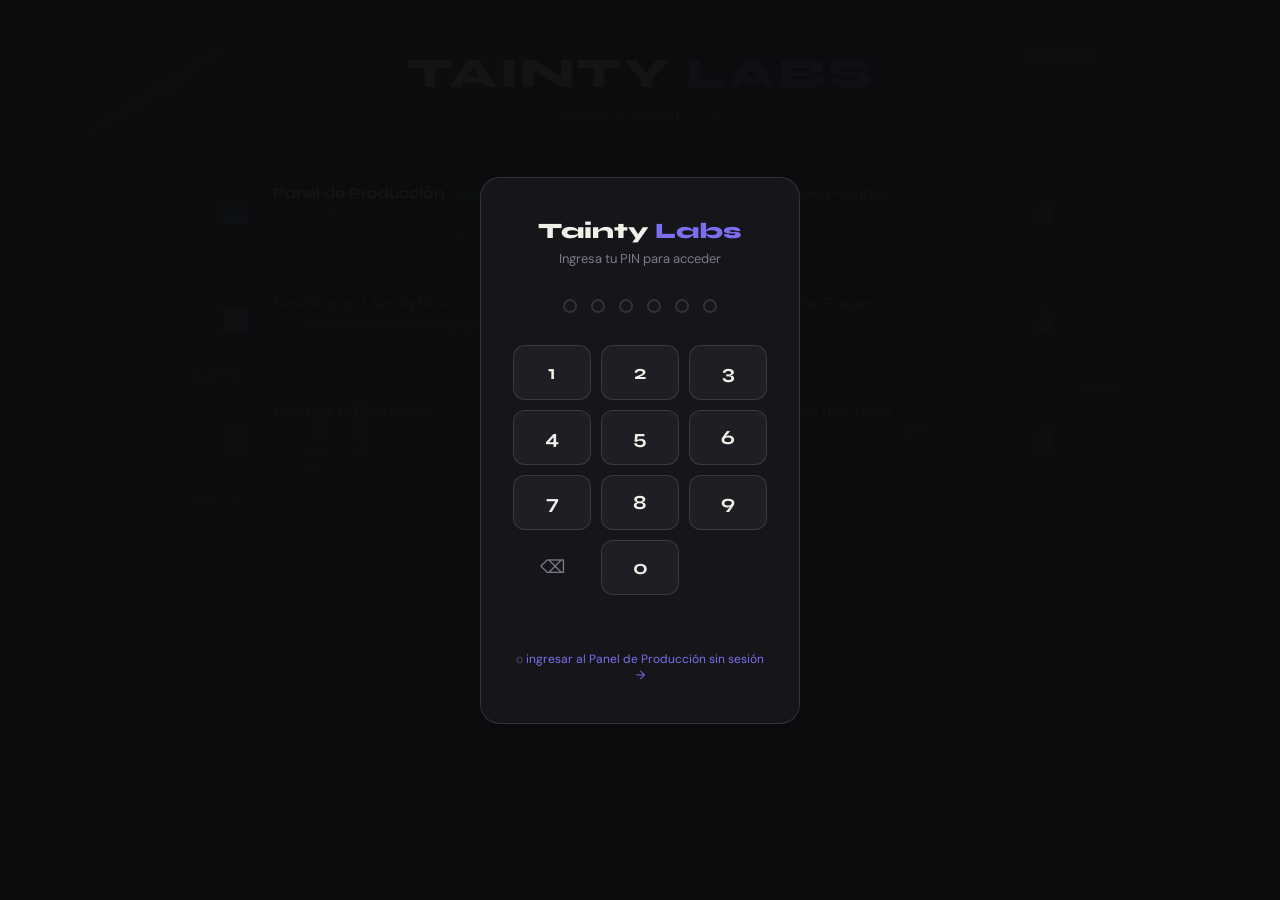
==== index.html @ dc138761 "Auth: login global por sesion, reemplaza el PIN por modulo Reemplaza los 6 PIN locales por una sesio" ====
<!DOCTYPE html>
<html lang="es">
<head>
<meta charset="UTF-8">
<meta name="viewport" content="width=device-width, initial-scale=1.0">
<title>Tainty Labs · Sistema de Gestión</title>
<link href="https://fonts.googleapis.com/css2?family=Syne:wght@400;600;700;800&family=DM+Sans:wght@400;500&display=swap" rel="stylesheet">
<link rel="stylesheet" href="./assets/common.css">
<style>
html,body{height:100%}
body{overflow-y:scroll;padding:3rem 1rem 4rem}
.wrap{position:relative;z-index:1;max-width:900px;margin:0 auto}
.header{text-align:center;margin-bottom:2.5rem;position:relative}
.logo{font-family:'Syne',sans-serif;font-size:42px;font-weight:800;letter-spacing:.04em;text-transform:uppercase;color:var(--text)}
.logo span{color:var(--purple)}
.tagline{font-size:14px;color:var(--muted);margin-top:6px}
.session-bar{position:absolute;top:0;right:0;display:flex;align-items:center;gap:8px;font-size:12px;color:var(--muted)}
.session-bar button{font-size:11px;padding:4px 10px;border-radius:8px;border:1px solid var(--border2);background:transparent;color:var(--muted);cursor:pointer}
.session-bar button:hover{color:var(--text)}
.grid{display:grid;grid-template-columns:repeat(2,1fr);gap:12px}
.card{display:flex;align-items:center;gap:14px;background:var(--surface);border:1px solid var(--border);border-radius:16px;padding:1.25rem;text-decoration:none;color:var(--text);transition:all .15s;cursor:pointer}
.card:hover{border-color:var(--border2);background:var(--surface2);transform:translateY(-1px)}
.card-icon{width:48px;height:48px;border-radius:12px;display:flex;align-items:center;justify-content:center;font-size:22px;flex-shrink:0}
.icon-purple{background:var(--purple-dim)}
.icon-green{background:var(--green-dim)}
.icon-amber{background:var(--amber-dim)}
.card-body{flex:1;min-width:0}
.card-title{font-family:'Syne',sans-serif;font-size:15px;font-weight:700;margin-bottom:4px}
.card-desc{font-size:12px;color:var(--muted);line-height:1.4}
.card-arrow{font-size:20px;color:var(--hint);flex-shrink:0}
.card.locked{opacity:.45;pointer-events:none;filter:grayscale(.3)}
.card.locked .card-arrow::before{content:'🔒 '}
.card-public-badge{font-size:9px;padding:2px 6px;border-radius:6px;background:var(--green-dim);color:var(--green);margin-left:6px;text-transform:uppercase;letter-spacing:.04em;font-weight:600}
.guest-hint{text-align:center;font-size:12px;color:var(--hint);margin-top:1.25rem}
.guest-hint a{color:var(--purple);text-decoration:none}
@media(max-width:640px){
  body{padding:2rem .75rem 3rem}
  .logo{font-size:28px}
  .grid{grid-template-columns:1fr;gap:8px}
  .card{padding:1rem}
  .card-icon{width:40px;height:40px;font-size:18px}
  .card-title{font-size:14px}
  .session-bar{position:static;justify-content:center;margin-top:8px}
}
@media(min-width:641px) and (max-width:800px){
  .grid{grid-template-columns:repeat(2,1fr)}
}
</style>
<script src="./assets/auth.js"></script>
</head>
<body>

<!-- LOGIN OVERLAY -->
<div class="pin-overlay" id="pin-overlay">
  <div class="pin-card">
    <div class="pin-logo">Tainty <span>Labs</span></div>
    <div class="pin-sub">Ingresa tu PIN para acceder</div>
    <div class="pin-dots" id="pin-dots-wrap">
      <div class="pin-dot" id="pd0"></div>
      <div class="pin-dot" id="pd1"></div>
      <div class="pin-dot" id="pd2"></div>
      <div class="pin-dot" id="pd3"></div>
      <div class="pin-dot" id="pd4"></div>
      <div class="pin-dot" id="pd5"></div>
    </div>
    <div class="pin-grid">
      <button class="pin-key" onclick="pp('1')">1</button>
      <button class="pin-key" onclick="pp('2')">2</button>
      <button class="pin-key" onclick="pp('3')">3</button>
      <button class="pin-key" onclick="pp('4')">4</button>
      <button class="pin-key" onclick="pp('5')">5</button>
      <button class="pin-key" onclick="pp('6')">6</button>
      <button class="pin-key" onclick="pp('7')">7</button>
      <button class="pin-key" onclick="pp('8')">8</button>
      <button class="pin-key" onclick="pp('9')">9</button>
      <button class="pin-clear" onclick="pc()">&#9003;</button>
      <button class="pin-key" onclick="pp('0')">0</button>
      <div></div>
    </div>
    <div class="pin-err" id="pin-err"></div>
    <div class="guest-hint">
      o <a href="./panel_produccion_tainty.html">ingresar al Panel de Producción sin sesión &rarr;</a>
    </div>
  </div>
</div>

<div class="wrap">
  <div class="header">
    <div class="logo">Tainty <span>Labs</span></div>
    <div class="tagline">Sistema de gestión &middot; 2026</div>
    <div class="session-bar" id="session-bar"></div>
  </div>
  <div class="grid" id="grid-modulos">
    <a class="card" href="./panel_produccion_tainty.html">
      <div class="card-icon icon-purple">📺</div>
      <div class="card-body">
        <div class="card-title">Panel de Producción <span class="card-public-badge">público</span></div>
        <div class="card-desc">Vista en tiempo real de pedidos activos, estados de insumos y cronograma de entregas</div>
      </div>
      <div class="card-arrow">›</div>
    </a>
    <a class="card needs-login" href="./formulario_tainty.html">
      <div class="card-icon icon-green">📋</div>
      <div class="card-body">
        <div class="card-title">Registro de Pedidos</div>
        <div class="card-desc">Formulario inteligente con precio sugerido automático y registro directo a Google Sheets</div>
      </div>
      <div class="card-arrow">›</div>
    </a>
    <a class="card needs-login" href="./dashboard.html">
      <div class="card-icon icon-amber">📊</div>
      <div class="card-body">
        <div class="card-title">Dashboard Analytics</div>
        <div class="card-desc">Ventas por mes, top productos, top clientes y comparativas históricas</div>
      </div>
      <div class="card-arrow">›</div>
    </a>
    <a class="card needs-login" href="./pagos_tainty.html">
      <div class="card-icon" style="background:var(--red-dim)">💳</div>
      <div class="card-body">
        <div class="card-title">Gestión de Pagos</div>
        <div class="card-desc">Control de abonos, montos pendientes y registro de pagos por cliente</div>
      </div>
      <div class="card-arrow">›</div>
    </a>
    <a class="card needs-login" href="./costeo_tainty.html">
      <div class="card-icon" style="background:var(--green-dim)">🧮</div>
      <div class="card-body">
        <div class="card-title">Costeo &amp; Compras</div>
        <div class="card-desc">Genera listas de compras por proveedor, calcula costos por producto y gestiona el catálogo de insumos</div>
      </div>
      <div class="card-arrow">›</div>
    </a>
    <a class="card needs-login" href="./gestion_tainty.html">
      <div class="card-icon" style="background:var(--purple-dim)">⚙️</div>
      <div class="card-body">
        <div class="card-title">Gestión de Insumos</div>
        <div class="card-desc">Actualiza el estado de cada insumo por pedido: pendiente, en compra, en producción, en camino o en oficina</div>
      </div>
      <div class="card-arrow">›</div>
    </a>
  </div>
</div>

<script>
const PIN_LEN = 6;
let pinBuf = '';

function pp(d) {
  if (pinBuf.length >= PIN_LEN) return;
  pinBuf += d;
  updDots();
  if (pinBuf.length === PIN_LEN) {
    setTimeout(() => {
      if (login(pinBuf)) {
        document.getElementById('pin-overlay').classList.add('hidden');
        renderEstadoSesion();
      } else {
        document.querySelectorAll('.pin-dot').forEach(d => d.classList.add('error'));
        document.getElementById('pin-err').textContent = 'PIN incorrecto';
        setTimeout(() => {
          pinBuf = '';
          updDots();
          document.querySelectorAll('.pin-dot').forEach(d => d.classList.remove('error'));
          document.getElementById('pin-err').textContent = '';
        }, 800);
      }
    }, 100);
  }
}
function pc() { pinBuf = pinBuf.slice(0, -1); updDots(); }
function updDots() {
  for (let i = 0; i < PIN_LEN; i++) {
    const d = document.getElementById('pd' + i);
    if (d) d.classList.toggle('filled', i < pinBuf.length);
  }
}

/**
 * Renderiza la barra superior con el estado de sesión y bloquea visualmente
 * los módulos que requieren login si no hay sesión activa.
 */
function renderEstadoSesion() {
  const logged = isLoggedIn();
  const bar = document.getElementById('session-bar');
  bar.innerHTML = logged
    ? `<span style="color:var(--green)">● sesión activa</span><button onclick="cerrarSesion()">Cerrar sesión</button>`
    : `<span style="color:var(--muted)">● sin sesión</span>`;
  document.querySelectorAll('.card.needs-login').forEach(c => {
    c.classList.toggle('locked', !logged);
  });
}

// Estado inicial: si ya hay sesión, ocultar el overlay; sino dejarlo visible
if (isLoggedIn()) {
  document.getElementById('pin-overlay').classList.add('hidden');
}
renderEstadoSesion();
</script>
</body>
</html>
---- assets/common.css ----
/* =========================================================
   Tainty — common.css
   Shared design tokens + base reset + common components.
   Page-specific styles stay in each HTML's <style> block.
   ========================================================= */

:root{
  --bg:#0d0d0f;
  --surface:#16161a;
  --surface2:#1e1e24;
  --border:rgba(255,255,255,0.07);
  --border2:rgba(255,255,255,0.12);
  --text:#f0efe8;
  --muted:#7a7a8a;
  --hint:#4a4a5a;
  --purple:#7c6fef;--purple-dim:rgba(124,111,239,0.15);
  --green:#3ecf8e; --green-dim:rgba(62,207,142,0.12);
  --amber:#f5a623; --amber-dim:rgba(245,166,35,0.12);
  --blue:#4ca3e8;  --blue-dim:rgba(76,163,232,0.12);
  --red:#e8524a;   --red-dim:rgba(232,82,74,0.1);
  --teal:#26c6b0;  --teal-dim:rgba(38,198,176,0.12);
}

/* Reset */
*{box-sizing:border-box;margin:0;padding:0}
body{
  font-family:'DM Sans',sans-serif;
  background:var(--bg);
  color:var(--text);
  min-height:100vh;
  position:relative;
}
body::before{
  content:'';
  position:fixed;
  inset:0;
  background:url('./bg.jpg') center/cover no-repeat;
  opacity:0.15;
  pointer-events:none;
  z-index:0;
}

/* Topbar */
.topbar{
  display:flex;align-items:center;justify-content:space-between;
  padding:1rem 1.5rem;
  background:var(--surface);
  border-bottom:1px solid var(--border);
  position:sticky;top:0;z-index:10;
}
.logo{
  font-family:'Syne',sans-serif;
  font-size:16px;font-weight:800;letter-spacing:.06em;
  color:var(--text);
  text-transform:uppercase;
}
.logo span{color:var(--purple)}
.topbar-right{display:flex;align-items:center;gap:8px}
.back-btn{
  font-size:12px;padding:5px 12px;border-radius:20px;
  border:1px solid var(--border2);background:transparent;
  color:var(--muted);cursor:pointer;text-decoration:none;
  display:inline-flex;align-items:center;gap:4px;
}
.back-btn:hover{color:var(--text)}
.lock-btn{
  font-size:12px;padding:5px 12px;border-radius:20px;
  border:1px solid var(--border2);background:transparent;
  color:var(--muted);cursor:pointer;
}

/* PIN lock screen (shared across modules) */
.pin-overlay{
  position:fixed;inset:0;
  background:rgba(13,13,15,.97);
  z-index:100;
  display:flex;align-items:center;justify-content:center;
}
.pin-overlay.hidden{display:none}
.pin-card{
  background:var(--surface);
  border:1px solid var(--border2);
  border-radius:20px;
  padding:2.5rem 2rem;
  width:min(320px, 92vw);
  text-align:center;
  position:relative;z-index:1;
  box-sizing:border-box;
}
.pin-logo{font-family:'Syne',sans-serif;font-size:22px;font-weight:800;margin-bottom:6px}
.pin-logo span{color:var(--purple)}
.pin-sub{font-size:13px;color:var(--muted);margin-bottom:2rem}
.pin-dots{display:flex;justify-content:center;gap:14px;margin-bottom:2rem}
.pin-dot{
  width:14px;height:14px;border-radius:50%;
  border:2px solid var(--border2);
  background:transparent;transition:all .15s;
}
.pin-dot.filled{background:var(--purple);border-color:var(--purple)}
.pin-dot.error{background:var(--red);border-color:var(--red)}
.pin-grid{display:grid;grid-template-columns:repeat(3,1fr);gap:10px;margin-bottom:1rem}
.pin-key{
  font-family:'Syne',sans-serif;font-size:20px;font-weight:700;
  padding:14px 0;border-radius:12px;
  border:1px solid var(--border2);
  background:var(--surface2);color:var(--text);
  cursor:pointer;transition:all .15s;
  min-height:48px;
  -webkit-tap-highlight-color:transparent;
}
.pin-key:hover{background:var(--purple-dim);color:var(--purple);border-color:rgba(124,111,239,.3)}
.pin-key:active{transform:scale(.95);background:var(--purple-dim)}
.pin-clear{
  font-size:18px;color:var(--muted);background:none;border:none;cursor:pointer;
  min-height:48px;
  -webkit-tap-highlight-color:transparent;
}
.pin-clear:active{color:var(--purple)}
.pin-err{font-size:13px;color:var(--red);height:20px;margin-top:6px}

/* Tabs */
.tabs-nav{
  display:flex;background:var(--surface);
  border-bottom:1px solid var(--border);
  position:relative;z-index:9;
}
.tab-nav-btn{
  font-family:'DM Sans',sans-serif;
  font-size:13px;font-weight:500;
  padding:12px 24px;
  border:none;background:transparent;
  color:var(--muted);cursor:pointer;
  border-bottom:2px solid transparent;
  transition:all .15s;
}
.tab-nav-btn.active{color:var(--purple);border-bottom-color:var(--purple)}
.tab-content{display:none;padding:1.5rem;position:relative;z-index:1}
.tab-content.active{display:block}

/* Stat cards */
.stat-card{
  background:var(--surface);
  border:1px solid var(--border);
  border-radius:14px;
  padding:1.25rem;
}
.stat-label{font-size:12px;color:var(--muted);margin-bottom:6px}
.stat-val{font-family:'DM Mono',monospace;font-size:20px;font-weight:500}

/* Charts */
.chart-card{
  background:var(--surface);
  border:1px solid var(--border);
  border-radius:14px;
  padding:1.25rem;
}
.chart-card.full{grid-column:1/-1}
.chart-title{font-family:'Syne',sans-serif;font-size:14px;font-weight:700;margin-bottom:1rem;color:var(--text)}
.chart-wrap{position:relative;height:220px}

/* Form inputs */
.sel{
  background:var(--surface);
  border:1px solid var(--border2);
  border-radius:10px;
  padding:9px 12px;
  font-family:'DM Sans',sans-serif;
  font-size:13px;color:var(--text);
  cursor:pointer;outline:none;
}
.sel:focus{border-color:var(--purple)}
.search-input{
  width:100%;
  background:var(--surface);
  border:1px solid var(--border2);
  border-radius:10px;
  padding:9px 12px 9px 36px;
  font-family:'DM Sans',sans-serif;
  font-size:14px;color:var(--text);
}
.search-input::placeholder{color:var(--hint)}
.search-input:focus{outline:none;border-color:var(--purple)}
.search-icon{
  position:absolute;left:12px;top:50%;
  transform:translateY(-50%);
  color:var(--hint);font-size:14px;
  pointer-events:none;
}

/* Tables */
table{width:100%;border-collapse:collapse;font-size:13px}
thead tr{background:var(--surface2);border-bottom:1px solid var(--border2)}
th{
  padding:10px 14px;text-align:left;
  font-size:11px;font-weight:500;
  color:var(--muted);
  text-transform:uppercase;letter-spacing:.06em;
  white-space:nowrap;
}
tbody tr{border-bottom:1px solid var(--border);transition:background .1s}
tbody tr:last-child{border:none}
tbody tr:hover{background:var(--surface2)}
td{padding:10px 14px;color:var(--text);white-space:nowrap}
.td-mono{font-family:'DM Mono',monospace;font-size:12px}

/* Badges */
.badge-pending{
  font-size:11px;padding:2px 8px;border-radius:20px;
  background:var(--red-dim);color:var(--red);
  border:1px solid rgba(232,82,74,.2);
  font-weight:500;display:inline-flex;
}
.badge-done{
  font-size:11px;padding:2px 8px;border-radius:20px;
  background:var(--green-dim);color:var(--green);
  border:1px solid rgba(62,207,142,.2);
  font-weight:500;display:inline-flex;
}
.badge-partial{
  font-size:11px;padding:2px 8px;border-radius:20px;
  background:var(--amber-dim);color:var(--amber);
  border:1px solid rgba(245,166,35,.2);
  font-weight:500;display:inline-flex;
}

/* Modals */
.modal-overlay{
  position:fixed;inset:0;
  background:rgba(0,0,0,.8);
  z-index:50;
  display:flex;align-items:center;justify-content:center;
  opacity:0;pointer-events:none;transition:opacity .2s;
}
.modal-overlay.visible{opacity:1;pointer-events:all}
.modal{
  background:var(--surface);
  border:1px solid var(--border2);
  border-radius:20px;
  padding:1.75rem;
  width:100%;max-width:440px;
  position:relative;z-index:51;
  max-height:90vh;overflow-y:auto;
}
.modal-header{display:flex;align-items:flex-start;justify-content:space-between;margin-bottom:1.25rem}
.modal-title{font-family:'Syne',sans-serif;font-size:17px;font-weight:700}
.modal-close{background:none;border:none;color:var(--muted);cursor:pointer;font-size:18px;padding:2px 6px}
.modal-sub{font-size:13px;color:var(--muted);margin-top:2px}
.modal-body{display:flex;flex-direction:column;gap:12px}
.modal-footer{display:flex;gap:10px;margin-top:1.25rem}

/* Buttons (shared variants) */
.btn-primary{
  padding:10px 16px;border-radius:10px;border:none;
  background:var(--purple);color:#fff;cursor:pointer;
  font-family:'DM Sans',sans-serif;font-size:14px;font-weight:500;
}
.btn-primary:hover{opacity:.85}
.btn-primary:disabled{opacity:.4;cursor:not-allowed}
.btn-cancel{
  padding:10px 16px;border-radius:10px;
  border:1px solid var(--border2);
  background:transparent;color:var(--muted);
  cursor:pointer;
  font-family:'DM Sans',sans-serif;font-size:14px;
}

/* Toast (notification, opacity-based, no auto-hide built in) */
.toast{
  position:fixed;bottom:24px;right:24px;
  background:var(--surface);
  border:1px solid var(--border2);
  border-radius:10px;
  padding:10px 16px;
  font-size:13px;color:var(--muted);
  z-index:200;
  opacity:0;transition:opacity .2s;
  pointer-events:none;
}
.toast.visible{opacity:1}
.toast.error{border-color:rgba(232,82,74,.3);color:var(--red)}
.toast.success{border-color:rgba(62,207,142,.3);color:var(--green)}

/* Spinner */
.spinner{
  width:32px;height:32px;
  border:2px solid var(--border2);
  border-top-color:var(--purple);
  border-radius:50%;
  animation:spin .8s linear infinite;
  margin:0 auto 12px;
}
@keyframes spin{to{transform:rotate(360deg)}}

/* Loading overlay */
.loading-overlay{
  position:fixed;inset:0;
  background:var(--bg);
  z-index:50;
  display:flex;align-items:center;justify-content:center;
  flex-direction:column;gap:16px;
}
.loading-overlay.hidden{display:none}
.loading-text{font-size:14px;color:var(--muted)}

/* =========================================================
   Responsive — mobile baseline
   Applies to all shared components. Page-specific styles
   can still override via their own @media in <style>.
   ========================================================= */
@media (max-width: 640px){
  /* Topbar adapts: smaller padding, allow wrap, smaller logo. */
  .topbar{
    padding:.75rem 1rem;
    flex-wrap:wrap;
    gap:8px;
  }
  .logo{font-size:14px;letter-spacing:.04em}
  .topbar-right{
    flex-wrap:wrap;
    gap:6px;
  }
  .back-btn,.lock-btn{
    font-size:11px;
    padding:4px 10px;
  }

  /* PIN card uses min() in base style, so it already scales. Just tighten padding
     and shrink keys a bit for narrow phones. */
  .pin-card{padding:1.75rem 1.5rem}
  .pin-key{padding:14px 0;font-size:18px;min-height:52px}
  .pin-grid{gap:8px}

  /* Tabs scroll horizontally if they overflow. */
  .tabs-nav{
    overflow-x:auto;
    -webkit-overflow-scrolling:touch;
  }
  .tabs-nav::-webkit-scrollbar{display:none}
  .tab-nav-btn{
    padding:10px 16px;
    font-size:12px;
    white-space:nowrap;
    flex-shrink:0;
  }
  .tab-content{padding:1rem}

  /* Modals: safe margins via overlay padding, modal fills available width. */
  .modal-overlay{padding:.75rem}
  .modal{
    max-width:100%;
    padding:1.25rem;
    border-radius:16px;
  }
  .modal-title{font-size:15px}

  /* Tables: smaller font and padding (rely on parent's .table-scroll for overflow). */
  th{padding:8px 10px;font-size:10px}
  td{padding:8px 10px;font-size:12px}

  /* Form controls: full width and consistent sizing. */
  .search-wrap{width:100%}
  .search-input{font-size:13px}
  .sel{font-size:12px;padding:8px 10px}

  /* Stat cards: tighter padding, slightly smaller numbers. */
  .stat-card{padding:1rem}
  .stat-val{font-size:18px}

  /* Chart canvases: shorter on phones. */
  .chart-wrap{height:200px}
  .chart-card{padding:1rem}
  .chart-title{font-size:13px}

  /* Toast: stretch with margin so it never overflows. */
  .toast{
    bottom:16px;right:16px;left:16px;
    text-align:center;
  }
}

/* Extra-small phones (iPhone SE, narrow Android). */
@media (max-width: 400px){
  .topbar{padding:.6rem .75rem}
  .logo{font-size:13px}
  .back-btn,.lock-btn{font-size:10px;padding:3px 8px}
  .tab-content{padding:.75rem}
  .modal-overlay{padding:.5rem}
  .modal{padding:1rem}
  .pin-card{padding:1.5rem 1.25rem}
  .pin-key{padding:12px 0;font-size:16px;min-height:46px}
  .pin-grid{gap:6px}
  .pin-dots{gap:10px;margin-bottom:1.5rem}
  .pin-logo{font-size:18px}
  .pin-sub{font-size:12px;margin-bottom:1.25rem}
  .stat-card{padding:.75rem}
  .stat-val{font-size:16px}
  .chart-wrap{height:180px}
}
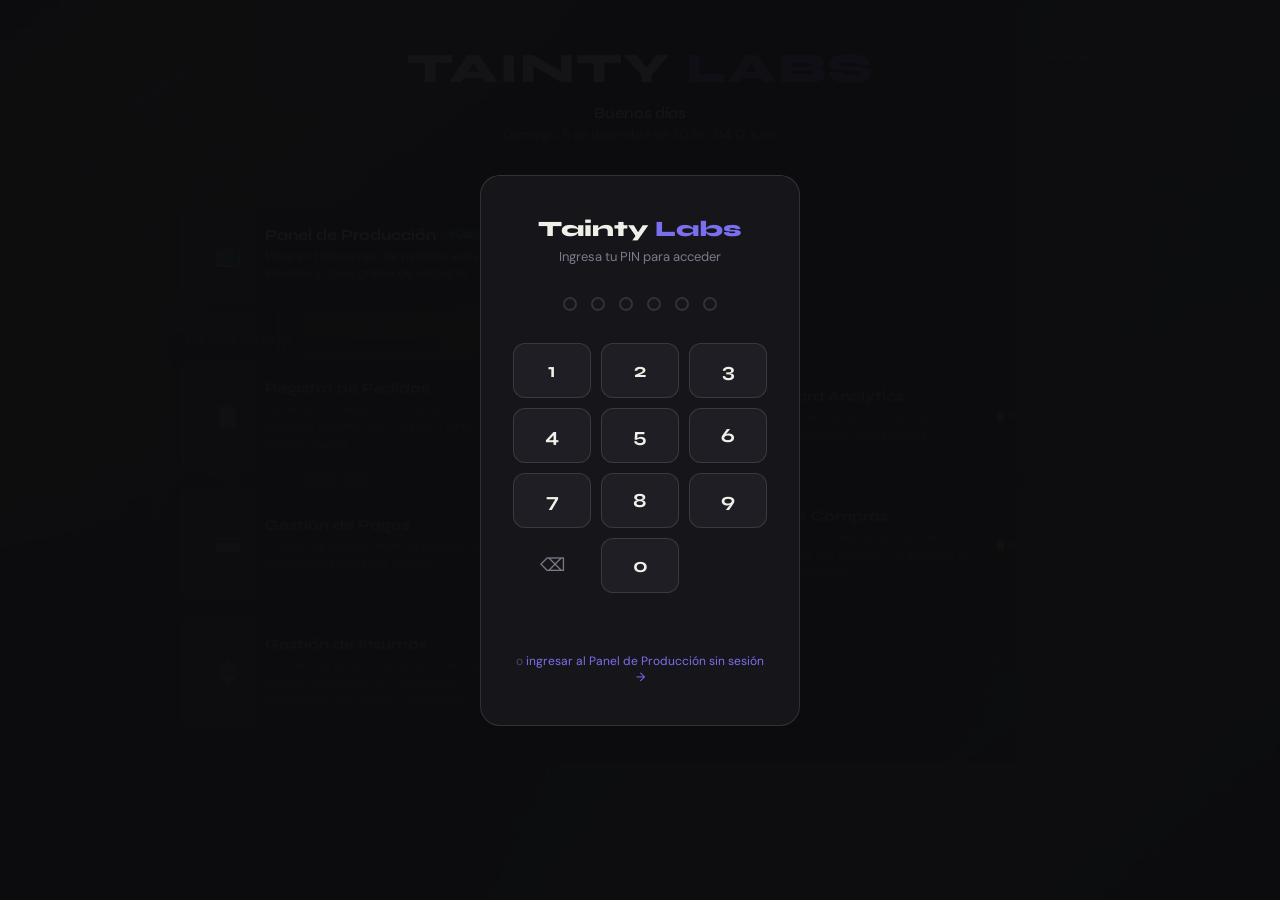
==== commit 0df0c5e1: "Index: rediseño visual e interacción (saludo+reloj, secciones, cards con acento, animaciones, teclad" ====
--- a/index.html
+++ b/index.html
@@ -9,38 +9,104 @@
 <style>
 html,body{height:100%}
 body{overflow-y:scroll;padding:3rem 1rem 4rem}
-.wrap{position:relative;z-index:1;max-width:900px;margin:0 auto}
-.header{text-align:center;margin-bottom:2.5rem;position:relative}
-.logo{font-family:'Syne',sans-serif;font-size:42px;font-weight:800;letter-spacing:.04em;text-transform:uppercase;color:var(--text)}
+.wrap{position:relative;z-index:1;max-width:920px;margin:0 auto}
+
+/* ---------- Header ---------- */
+.header{text-align:center;margin-bottom:2.25rem;position:relative}
+.logo{font-family:'Syne',sans-serif;font-size:42px;font-weight:800;letter-spacing:.04em;text-transform:uppercase;color:var(--text);line-height:1}
 .logo span{color:var(--purple)}
-.tagline{font-size:14px;color:var(--muted);margin-top:6px}
+.greeting{font-family:'Syne',sans-serif;font-size:15px;font-weight:600;color:var(--text);margin-top:14px}
+.tagline{font-size:13px;color:var(--muted);margin-top:4px;font-variant-numeric:tabular-nums}
+.tagline b{color:var(--muted);font-weight:500}
 .session-bar{position:absolute;top:0;right:0;display:flex;align-items:center;gap:8px;font-size:12px;color:var(--muted)}
-.session-bar button{font-size:11px;padding:4px 10px;border-radius:8px;border:1px solid var(--border2);background:transparent;color:var(--muted);cursor:pointer}
-.session-bar button:hover{color:var(--text)}
+.session-bar button{font-size:11px;padding:4px 10px;border-radius:8px;border:1px solid var(--border2);background:transparent;color:var(--muted);cursor:pointer;transition:all .15s}
+.session-bar button:hover{color:var(--text);border-color:var(--red);background:var(--red-dim)}
+.dot-live{display:inline-block;width:7px;height:7px;border-radius:50%;margin-right:5px;vertical-align:middle}
+.dot-on{background:var(--green);box-shadow:0 0 0 0 rgba(62,207,142,.6);animation:pulse 2s infinite}
+.dot-off{background:var(--hint)}
+@keyframes pulse{0%{box-shadow:0 0 0 0 rgba(62,207,142,.5)}70%{box-shadow:0 0 0 6px rgba(62,207,142,0)}100%{box-shadow:0 0 0 0 rgba(62,207,142,0)}}
+
+/* ---------- Section labels ---------- */
+.section-label{display:flex;align-items:center;gap:10px;font-size:11px;font-weight:600;letter-spacing:.1em;text-transform:uppercase;color:var(--hint);margin:0 2px 12px}
+.section-label::after{content:'';flex:1;height:1px;background:var(--border)}
+.section-label.has-top{margin-top:1.75rem}
+
+/* ---------- Grid + cards ---------- */
 .grid{display:grid;grid-template-columns:repeat(2,1fr);gap:12px}
-.card{display:flex;align-items:center;gap:14px;background:var(--surface);border:1px solid var(--border);border-radius:16px;padding:1.25rem;text-decoration:none;color:var(--text);transition:all .15s;cursor:pointer}
-.card:hover{border-color:var(--border2);background:var(--surface2);transform:translateY(-1px)}
-.card-icon{width:48px;height:48px;border-radius:12px;display:flex;align-items:center;justify-content:center;font-size:22px;flex-shrink:0}
-.icon-purple{background:var(--purple-dim)}
-.icon-green{background:var(--green-dim)}
-.icon-amber{background:var(--amber-dim)}
+.card{
+  position:relative;display:flex;align-items:center;gap:14px;
+  background:var(--surface);border:1px solid var(--border);
+  border-radius:16px;padding:1.25rem 1.25rem 1.25rem 1.4rem;
+  text-decoration:none;color:var(--text);cursor:pointer;overflow:hidden;
+  transition:transform .18s cubic-bezier(.2,.7,.3,1),border-color .18s,background .18s,box-shadow .18s;
+  --accent:var(--purple);--accent-dim:var(--purple-dim);
+}
+.card::before{content:'';position:absolute;left:0;top:0;bottom:0;width:3px;background:var(--accent);opacity:.55;transition:opacity .18s,width .18s}
+.card:hover{border-color:var(--accent);background:var(--surface2);transform:translateY(-3px);box-shadow:0 10px 28px -12px var(--accent-dim),0 0 0 1px var(--accent-dim)}
+.card:hover::before{opacity:1;width:4px}
+.card:active{transform:translateY(-1px)}
+
+.c-purple{--accent:var(--purple);--accent-dim:var(--purple-dim)}
+.c-green{--accent:var(--green);--accent-dim:var(--green-dim)}
+.c-amber{--accent:var(--amber);--accent-dim:var(--amber-dim)}
+.c-red{--accent:var(--red);--accent-dim:var(--red-dim)}
+.c-teal{--accent:var(--teal);--accent-dim:var(--teal-dim)}
+.c-blue{--accent:var(--blue);--accent-dim:var(--blue-dim)}
+
+.card-icon{
+  width:48px;height:48px;border-radius:12px;display:flex;align-items:center;justify-content:center;
+  font-size:22px;flex-shrink:0;background:var(--accent-dim);
+  transition:transform .18s,box-shadow .18s;
+}
+.card:hover .card-icon{transform:scale(1.06);box-shadow:0 0 18px -2px var(--accent-dim)}
 .card-body{flex:1;min-width:0}
-.card-title{font-family:'Syne',sans-serif;font-size:15px;font-weight:700;margin-bottom:4px}
-.card-desc{font-size:12px;color:var(--muted);line-height:1.4}
-.card-arrow{font-size:20px;color:var(--hint);flex-shrink:0}
-.card.locked{opacity:.45;pointer-events:none;filter:grayscale(.3)}
-.card.locked .card-arrow::before{content:'🔒 '}
-.card-public-badge{font-size:9px;padding:2px 6px;border-radius:6px;background:var(--green-dim);color:var(--green);margin-left:6px;text-transform:uppercase;letter-spacing:.04em;font-weight:600}
-.guest-hint{text-align:center;font-size:12px;color:var(--hint);margin-top:1.25rem}
+.card-title{font-family:'Syne',sans-serif;font-size:15px;font-weight:700;margin-bottom:4px;display:flex;align-items:center;gap:6px;flex-wrap:wrap}
+.card-desc{font-size:12px;color:var(--muted);line-height:1.45}
+.card-arrow{font-size:22px;color:var(--hint);flex-shrink:0;transition:transform .18s,color .18s}
+.card:hover .card-arrow{color:var(--accent);transform:translateX(4px)}
+
+.card-public-badge{font-size:9px;padding:2px 7px;border-radius:6px;background:var(--green-dim);color:var(--green);text-transform:uppercase;letter-spacing:.04em;font-weight:600}
+
+/* Locked state */
+.card.locked{cursor:not-allowed;pointer-events:none}
+.card.locked .card-icon{filter:grayscale(.7);opacity:.5}
+.card.locked .card-title,.card.locked .card-desc{opacity:.5}
+.card.locked::before{opacity:.15}
+.card.locked .card-arrow{display:none}
+.card-lock{display:none;align-items:center;gap:4px;font-size:10px;font-weight:600;color:var(--hint);border:1px solid var(--border2);border-radius:20px;padding:3px 9px;flex-shrink:0;white-space:nowrap}
+.card.locked .card-lock{display:inline-flex}
+
+/* Entrance animation */
+@keyframes cardIn{from{opacity:0;transform:translateY(12px)}to{opacity:1;transform:translateY(0)}}
+.anim .card{opacity:0;animation:cardIn .5s cubic-bezier(.2,.7,.3,1) forwards}
+.anim .card:nth-child(1){animation-delay:.04s}
+.anim .card:nth-child(2){animation-delay:.10s}
+.anim .card:nth-child(3){animation-delay:.16s}
+.anim .card:nth-child(4){animation-delay:.22s}
+.anim .card:nth-child(5){animation-delay:.28s}
+.anim .card:nth-child(6){animation-delay:.34s}
+@media(prefers-reduced-motion:reduce){
+  .anim .card{opacity:1;animation:none}
+  .card,.card-icon,.card-arrow{transition:none}
+}
+
+.guest-hint{text-align:center;font-size:12px;color:var(--hint);margin-top:1.5rem}
 .guest-hint a{color:var(--purple);text-decoration:none}
+.guest-hint a:hover{text-decoration:underline}
+
+/* PIN unlock success flourish */
+.pin-card.success{animation:popOk .35s ease}
+@keyframes popOk{0%{transform:scale(1)}45%{transform:scale(1.04)}100%{transform:scale(1)}}
+.pin-dot.ok{background:var(--green);border-color:var(--green)}
+
 @media(max-width:640px){
   body{padding:2rem .75rem 3rem}
   .logo{font-size:28px}
   .grid{grid-template-columns:1fr;gap:8px}
-  .card{padding:1rem}
+  .card{padding:1rem 1rem 1rem 1.15rem}
   .card-icon{width:40px;height:40px;font-size:18px}
   .card-title{font-size:14px}
-  .session-bar{position:static;justify-content:center;margin-top:8px}
+  .session-bar{position:static;justify-content:center;margin-top:12px}
 }
 @media(min-width:641px) and (max-width:800px){
   .grid{grid-template-columns:repeat(2,1fr)}
@@ -52,7 +118,7 @@
 
 <!-- LOGIN OVERLAY -->
 <div class="pin-overlay" id="pin-overlay">
-  <div class="pin-card">
+  <div class="pin-card" id="pin-card">
     <div class="pin-logo">Tainty <span>Labs</span></div>
     <div class="pin-sub">Ingresa tu PIN para acceder</div>
     <div class="pin-dots" id="pin-dots-wrap">
@@ -87,57 +153,69 @@
 <div class="wrap">
   <div class="header">
     <div class="logo">Tainty <span>Labs</span></div>
-    <div class="tagline">Sistema de gestión &middot; 2026</div>
+    <div class="greeting" id="greeting">Bienvenido</div>
+    <div class="tagline" id="clock">Sistema de gestión</div>
     <div class="session-bar" id="session-bar"></div>
   </div>
-  <div class="grid" id="grid-modulos">
-    <a class="card" href="./panel_produccion_tainty.html">
-      <div class="card-icon icon-purple">📺</div>
+
+  <div class="section-label">Acceso público</div>
+  <div class="grid anim">
+    <a class="card c-purple" href="./panel_produccion_tainty.html">
+      <div class="card-icon">📺</div>
       <div class="card-body">
         <div class="card-title">Panel de Producción <span class="card-public-badge">público</span></div>
         <div class="card-desc">Vista en tiempo real de pedidos activos, estados de insumos y cronograma de entregas</div>
       </div>
       <div class="card-arrow">›</div>
     </a>
-    <a class="card needs-login" href="./formulario_tainty.html">
-      <div class="card-icon icon-green">📋</div>
+  </div>
+
+  <div class="section-label has-top">Gestión interna</div>
+  <div class="grid anim" id="grid-modulos">
+    <a class="card c-green needs-login" href="./formulario_tainty.html">
+      <div class="card-icon">📋</div>
       <div class="card-body">
         <div class="card-title">Registro de Pedidos</div>
         <div class="card-desc">Formulario inteligente con precio sugerido automático y registro directo a Google Sheets</div>
       </div>
       <div class="card-arrow">›</div>
-    </a>
-    <a class="card needs-login" href="./dashboard.html">
-      <div class="card-icon icon-amber">📊</div>
+      <span class="card-lock">🔒 Requiere PIN</span>
+    </a>
+    <a class="card c-amber needs-login" href="./dashboard.html">
+      <div class="card-icon">📊</div>
       <div class="card-body">
         <div class="card-title">Dashboard Analytics</div>
         <div class="card-desc">Ventas por mes, top productos, top clientes y comparativas históricas</div>
       </div>
       <div class="card-arrow">›</div>
-    </a>
-    <a class="card needs-login" href="./pagos_tainty.html">
-      <div class="card-icon" style="background:var(--red-dim)">💳</div>
+      <span class="card-lock">🔒 Requiere PIN</span>
+    </a>
+    <a class="card c-red needs-login" href="./pagos_tainty.html">
+      <div class="card-icon">💳</div>
       <div class="card-body">
         <div class="card-title">Gestión de Pagos</div>
         <div class="card-desc">Control de abonos, montos pendientes y registro de pagos por cliente</div>
       </div>
       <div class="card-arrow">›</div>
-    </a>
-    <a class="card needs-login" href="./costeo_tainty.html">
-      <div class="card-icon" style="background:var(--green-dim)">🧮</div>
+      <span class="card-lock">🔒 Requiere PIN</span>
+    </a>
+    <a class="card c-teal needs-login" href="./costeo_tainty.html">
+      <div class="card-icon">🧮</div>
       <div class="card-body">
         <div class="card-title">Costeo &amp; Compras</div>
         <div class="card-desc">Genera listas de compras por proveedor, calcula costos por producto y gestiona el catálogo de insumos</div>
       </div>
       <div class="card-arrow">›</div>
-    </a>
-    <a class="card needs-login" href="./gestion_tainty.html">
-      <div class="card-icon" style="background:var(--purple-dim)">⚙️</div>
+      <span class="card-lock">🔒 Requiere PIN</span>
+    </a>
+    <a class="card c-blue needs-login" href="./gestion_tainty.html">
+      <div class="card-icon">⚙️</div>
       <div class="card-body">
         <div class="card-title">Gestión de Insumos</div>
         <div class="card-desc">Actualiza el estado de cada insumo por pedido: pendiente, en compra, en producción, en camino o en oficina</div>
       </div>
       <div class="card-arrow">›</div>
+      <span class="card-lock">🔒 Requiere PIN</span>
     </a>
   </div>
 </div>
@@ -145,36 +223,60 @@
 <script>
 const PIN_LEN = 6;
 let pinBuf = '';
+let pinLocked = false; // bloquea input durante validación/animación
 
 function pp(d) {
-  if (pinBuf.length >= PIN_LEN) return;
+  if (pinLocked || pinBuf.length >= PIN_LEN) return;
   pinBuf += d;
   updDots();
   if (pinBuf.length === PIN_LEN) {
+    pinLocked = true;
     setTimeout(() => {
       if (login(pinBuf)) {
-        document.getElementById('pin-overlay').classList.add('hidden');
-        renderEstadoSesion();
+        onPinOk();
       } else {
-        document.querySelectorAll('.pin-dot').forEach(d => d.classList.add('error'));
-        document.getElementById('pin-err').textContent = 'PIN incorrecto';
-        setTimeout(() => {
-          pinBuf = '';
-          updDots();
-          document.querySelectorAll('.pin-dot').forEach(d => d.classList.remove('error'));
-          document.getElementById('pin-err').textContent = '';
-        }, 800);
+        onPinErr();
       }
     }, 100);
   }
 }
-function pc() { pinBuf = pinBuf.slice(0, -1); updDots(); }
+function pc() { if (pinLocked) return; pinBuf = pinBuf.slice(0, -1); updDots(); }
 function updDots() {
   for (let i = 0; i < PIN_LEN; i++) {
     const d = document.getElementById('pd' + i);
     if (d) d.classList.toggle('filled', i < pinBuf.length);
   }
 }
+
+function onPinOk() {
+  const card = document.getElementById('pin-card');
+  document.querySelectorAll('.pin-dot').forEach(d => { d.classList.remove('filled'); d.classList.add('ok'); });
+  card.classList.add('success');
+  setTimeout(() => {
+    document.getElementById('pin-overlay').classList.add('hidden');
+    renderEstadoSesion();
+  }, 380);
+}
+
+function onPinErr() {
+  document.querySelectorAll('.pin-dot').forEach(d => d.classList.add('error'));
+  document.getElementById('pin-err').textContent = 'PIN incorrecto';
+  setTimeout(() => {
+    pinBuf = '';
+    pinLocked = false;
+    updDots();
+    document.querySelectorAll('.pin-dot').forEach(d => d.classList.remove('error'));
+    document.getElementById('pin-err').textContent = '';
+  }, 800);
+}
+
+// Soporte de teclado físico para el PIN (números, Backspace, Escape)
+document.addEventListener('keydown', (e) => {
+  const overlay = document.getElementById('pin-overlay');
+  if (!overlay || overlay.classList.contains('hidden')) return;
+  if (e.key >= '0' && e.key <= '9') { pp(e.key); e.preventDefault(); }
+  else if (e.key === 'Backspace') { pc(); e.preventDefault(); }
+});
 
 /**
  * Renderiza la barra superior con el estado de sesión y bloquea visualmente
@@ -184,12 +286,28 @@
   const logged = isLoggedIn();
   const bar = document.getElementById('session-bar');
   bar.innerHTML = logged
-    ? `<span style="color:var(--green)">● sesión activa</span><button onclick="cerrarSesion()">Cerrar sesión</button>`
-    : `<span style="color:var(--muted)">● sin sesión</span>`;
+    ? `<span style="color:var(--green)"><span class="dot-live dot-on"></span>Sesión activa</span><button onclick="cerrarSesion()">Cerrar sesión</button>`
+    : `<span style="color:var(--muted)"><span class="dot-live dot-off"></span>Sin sesión</span>`;
   document.querySelectorAll('.card.needs-login').forEach(c => {
     c.classList.toggle('locked', !logged);
   });
 }
+
+/** Saludo según la hora + fecha/hora en vivo. */
+function tickReloj() {
+  const now = new Date();
+  const h = now.getHours();
+  const saludo = h < 12 ? 'Buenos días' : (h < 19 ? 'Buenas tardes' : 'Buenas noches');
+  const g = document.getElementById('greeting');
+  if (g) g.textContent = saludo;
+  const fecha = now.toLocaleDateString('es-PE', { weekday:'long', day:'numeric', month:'long', year:'numeric' });
+  const hora = now.toLocaleTimeString('es-PE', { hour:'2-digit', minute:'2-digit' });
+  const cap = fecha.charAt(0).toUpperCase() + fecha.slice(1);
+  const c = document.getElementById('clock');
+  if (c) c.innerHTML = `${cap} &middot; <b>${hora}</b>`;
+}
+tickReloj();
+setInterval(tickReloj, 30000);
 
 // Estado inicial: si ya hay sesión, ocultar el overlay; sino dejarlo visible
 if (isLoggedIn()) {
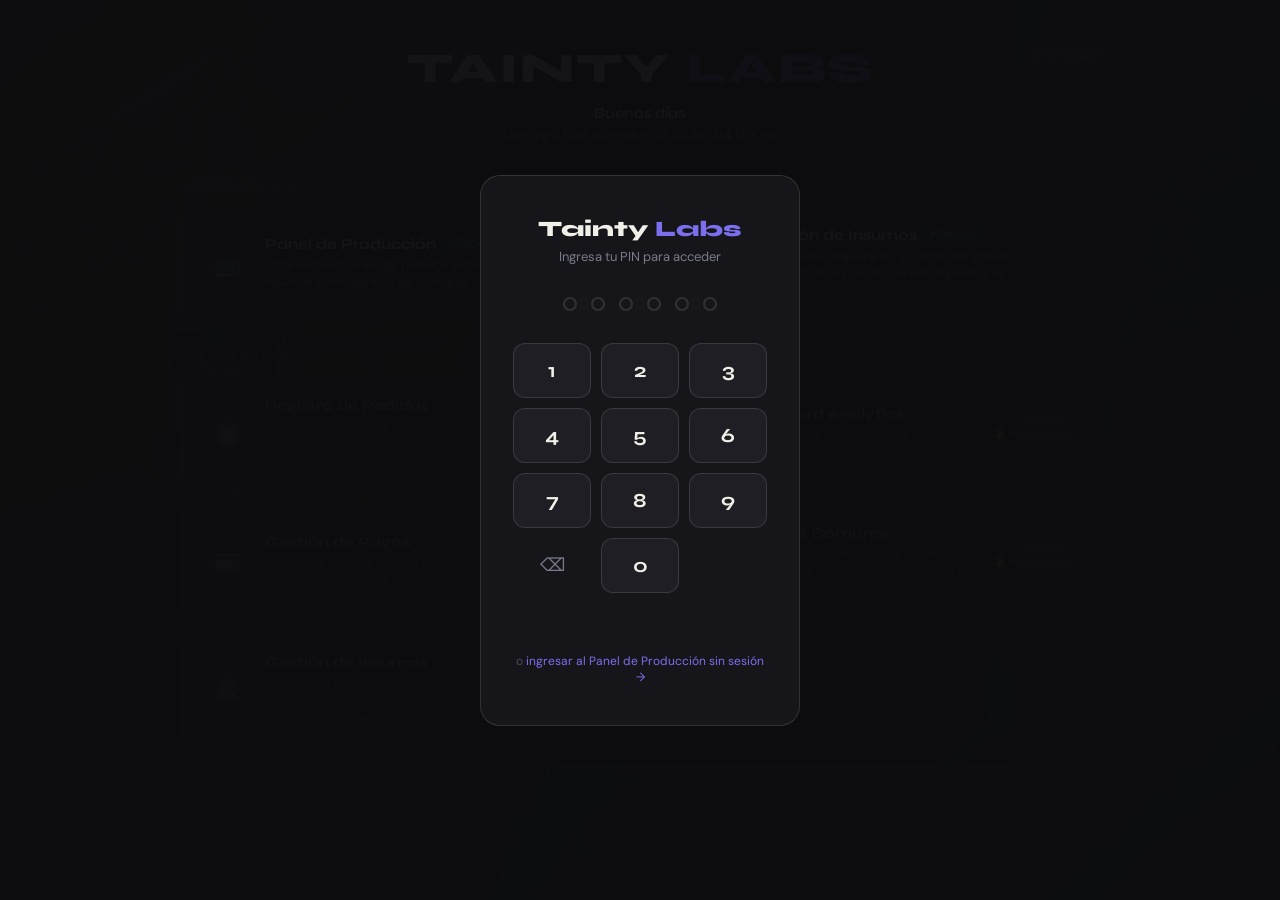
==== commit d72e41ce: "Recepción de insumos: nueva página pública para producción Producción registra las unidades recibida" ====
--- a/index.html
+++ b/index.html
@@ -3,6 +3,15 @@
 <head>
 <meta charset="UTF-8">
 <meta name="viewport" content="width=device-width, initial-scale=1.0">
+<!-- PWA (app instalable) -->
+<meta name="theme-color" content="#0d0d0f">
+<meta name="mobile-web-app-capable" content="yes">
+<meta name="apple-mobile-web-app-capable" content="yes">
+<meta name="apple-mobile-web-app-status-bar-style" content="black">
+<meta name="apple-mobile-web-app-title" content="Tainty">
+<link rel="manifest" href="./manifest.json">
+<link rel="apple-touch-icon" href="./assets/icons/apple-touch-icon.png">
+<link rel="icon" type="image/png" sizes="192x192" href="./assets/icons/icon-192.png">
 <title>Tainty Labs · Sistema de Gestión</title>
 <link href="https://fonts.googleapis.com/css2?family=Syne:wght@400;600;700;800&family=DM+Sans:wght@400;500&display=swap" rel="stylesheet">
 <link rel="stylesheet" href="./assets/common.css">
@@ -168,6 +177,14 @@
       </div>
       <div class="card-arrow">›</div>
     </a>
+    <a class="card c-green" href="./recepcion_tainty.html">
+      <div class="card-icon">📥</div>
+      <div class="card-body">
+        <div class="card-title">Recepción de Insumos <span class="card-public-badge">público</span></div>
+        <div class="card-desc">Para producción: registra las unidades de envases, insumos, etiquetas y cajas que van llegando por producto</div>
+      </div>
+      <div class="card-arrow">›</div>
+    </a>
   </div>
 
   <div class="section-label has-top">Gestión interna</div>
@@ -315,5 +332,15 @@
 }
 renderEstadoSesion();
 </script>
+<script>
+/* Registro del Service Worker · PWA Tainty */
+if ('serviceWorker' in navigator) {
+  window.addEventListener('load', function () {
+    navigator.serviceWorker.register('./sw.js').catch(function (e) {
+      console.warn('SW no registrado:', e);
+    });
+  });
+}
+</script>
 </body>
 </html>
--- a/assets/common.css
+++ b/assets/common.css
@@ -29,6 +29,10 @@
   color:var(--text);
   min-height:100vh;
   position:relative;
+  /* Evita el scroll horizontal en móvil si algún contenido dinámico
+     (números o nombres largos) se pasa de ancho. `clip` no rompe el
+     sticky del topbar ni crea un segundo scroll como haría `hidden`. */
+  overflow-x:clip;
 }
 body::before{
   content:'';
@@ -143,6 +147,9 @@
   border:1px solid var(--border);
   border-radius:14px;
   padding:1.25rem;
+  /* min-width:0 permite que la tarjeta encoja dentro de un grid/flex cuando
+     un número largo (ej. "S/ 1,360,975.50") forzaría el ancho y desbordaría. */
+  min-width:0;
 }
 .stat-label{font-size:12px;color:var(--muted);margin-bottom:6px}
 .stat-val{font-family:'DM Mono',monospace;font-size:20px;font-weight:500}
@@ -153,6 +160,7 @@
   border:1px solid var(--border);
   border-radius:14px;
   padding:1.25rem;
+  min-width:0;
 }
 .chart-card.full{grid-column:1/-1}
 .chart-title{font-family:'Syne',sans-serif;font-size:14px;font-weight:700;margin-bottom:1rem;color:var(--text)}
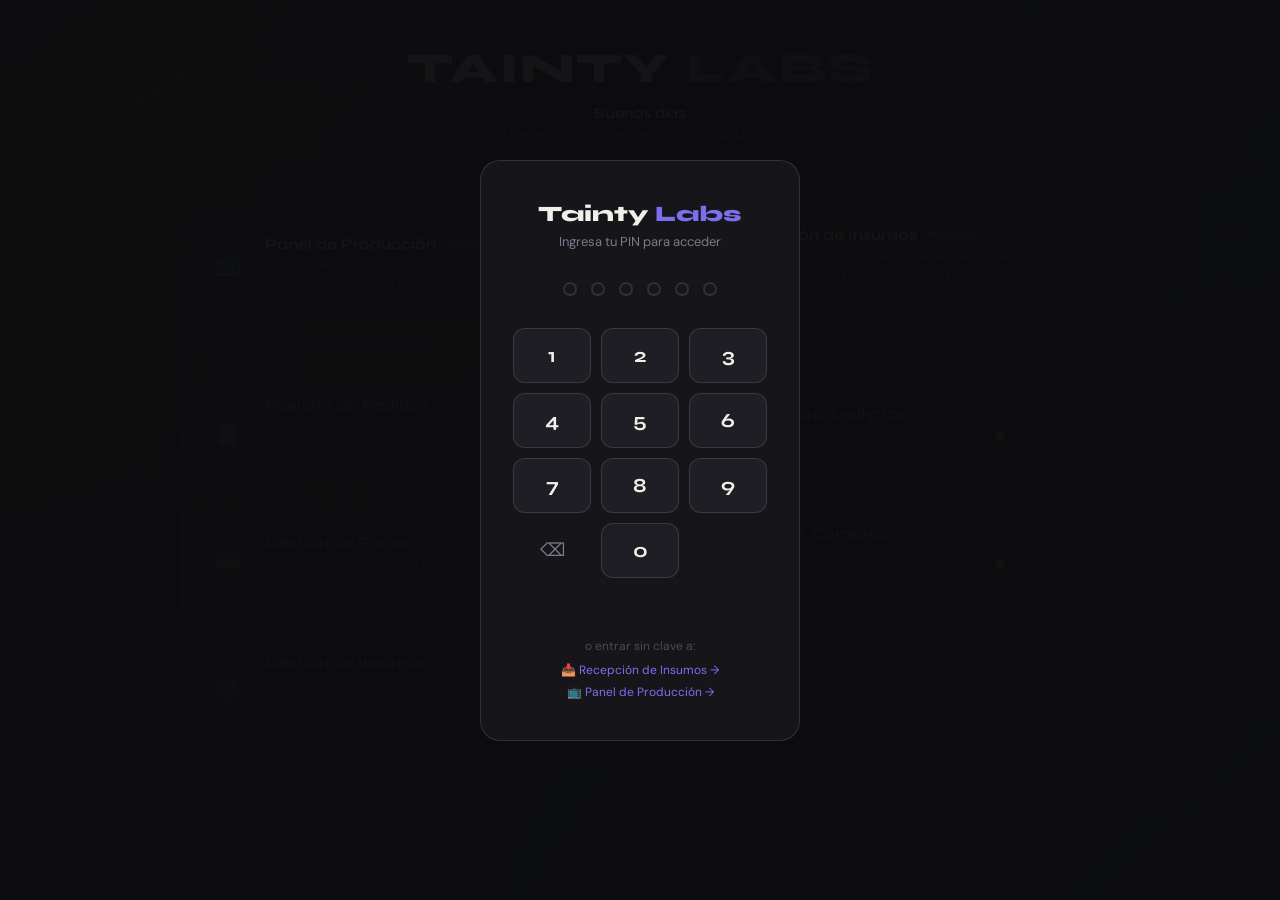
==== commit cffffc6d: "Inicio: acceso sin clave a Recepción desde la pantalla del PIN El overlay del PIN tapaba las tarjeta" ====
--- a/index.html
+++ b/index.html
@@ -154,7 +154,11 @@
     </div>
     <div class="pin-err" id="pin-err"></div>
     <div class="guest-hint">
-      o <a href="./panel_produccion_tainty.html">ingresar al Panel de Producción sin sesión &rarr;</a>
+      <div>o entrar sin clave a:</div>
+      <div style="margin-top:8px;display:flex;flex-direction:column;gap:6px">
+        <a href="./recepcion_tainty.html">📥 Recepción de Insumos &rarr;</a>
+        <a href="./panel_produccion_tainty.html">📺 Panel de Producción &rarr;</a>
+      </div>
     </div>
   </div>
 </div>
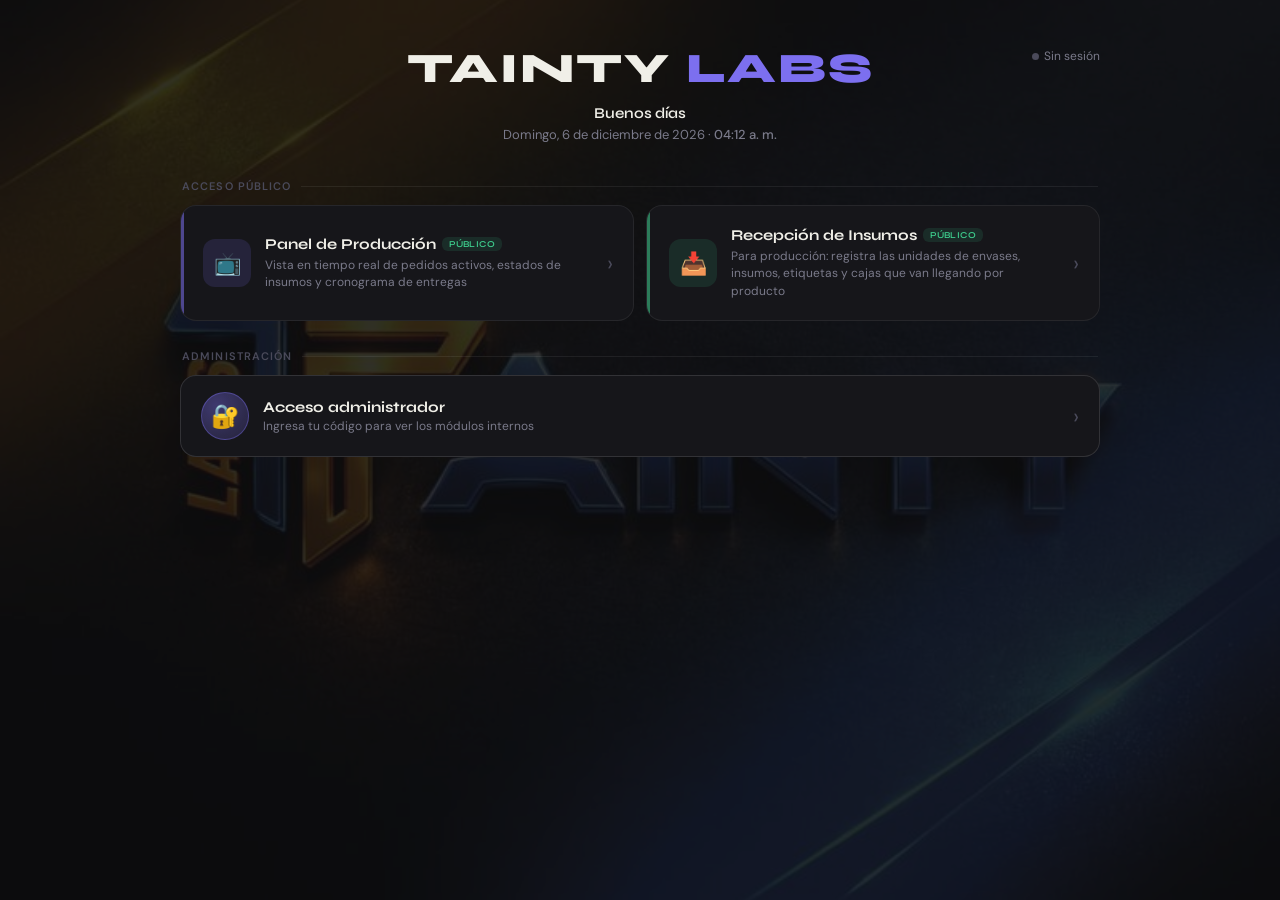
==== commit c61d145f: "Inicio: accesos públicos primero, admin entra por código en botón aparte - La pantalla ya no abre co" ====
--- a/index.html
+++ b/index.html
@@ -103,6 +103,36 @@
 .guest-hint a{color:var(--purple);text-decoration:none}
 .guest-hint a:hover{text-decoration:underline}
 
+/* ---------- Acceso administrador (abre el PIN) ---------- */
+.admin-access{
+  width:100%;display:flex;align-items:center;gap:14px;
+  background:var(--surface);border:1px solid var(--border2);
+  border-radius:16px;padding:1rem 1.25rem;cursor:pointer;
+  color:var(--text);font-family:'DM Sans',sans-serif;text-align:left;
+  transition:transform .18s cubic-bezier(.2,.7,.3,1),border-color .18s,background .18s,box-shadow .18s;
+}
+.admin-access:hover{border-color:var(--purple);background:var(--surface2);transform:translateY(-2px);box-shadow:0 10px 28px -12px var(--purple-dim),0 0 0 1px var(--purple-dim)}
+.admin-access:active{transform:translateY(0)}
+.admin-avatar{
+  width:48px;height:48px;border-radius:50%;flex-shrink:0;
+  display:flex;align-items:center;justify-content:center;font-size:23px;
+  background:radial-gradient(circle at 32% 28%,rgba(124,111,239,.4),var(--purple-dim));
+  border:1px solid rgba(124,111,239,.4);
+}
+.admin-text{flex:1;min-width:0;display:flex;flex-direction:column;gap:2px}
+.admin-title{font-family:'Syne',sans-serif;font-size:15px;font-weight:700}
+.admin-sub{font-size:12px;color:var(--muted)}
+.admin-access .card-arrow{font-size:22px;color:var(--hint);flex-shrink:0;transition:transform .18s,color .18s}
+.admin-access:hover .card-arrow{color:var(--purple);transform:translateX(4px)}
+
+/* Botón de cerrar el overlay del PIN */
+.pin-close{
+  position:absolute;top:14px;right:16px;
+  background:none;border:none;color:var(--muted);
+  font-size:19px;cursor:pointer;padding:4px 8px;line-height:1;border-radius:8px;
+}
+.pin-close:hover{color:var(--text)}
+
 /* PIN unlock success flourish */
 .pin-card.success{animation:popOk .35s ease}
 @keyframes popOk{0%{transform:scale(1)}45%{transform:scale(1.04)}100%{transform:scale(1)}}
@@ -125,11 +155,12 @@
 </head>
 <body>
 
-<!-- LOGIN OVERLAY -->
-<div class="pin-overlay" id="pin-overlay">
+<!-- LOGIN OVERLAY (oculto por defecto; se abre desde "Acceso administrador") -->
+<div class="pin-overlay hidden" id="pin-overlay">
   <div class="pin-card" id="pin-card">
+    <button class="pin-close" onclick="cerrarAdmin()" aria-label="Cerrar">&#10005;</button>
     <div class="pin-logo">Tainty <span>Labs</span></div>
-    <div class="pin-sub">Ingresa tu PIN para acceder</div>
+    <div class="pin-sub">Acceso administrador · ingresa tu código</div>
     <div class="pin-dots" id="pin-dots-wrap">
       <div class="pin-dot" id="pd0"></div>
       <div class="pin-dot" id="pd1"></div>
@@ -153,13 +184,6 @@
       <div></div>
     </div>
     <div class="pin-err" id="pin-err"></div>
-    <div class="guest-hint">
-      <div>o entrar sin clave a:</div>
-      <div style="margin-top:8px;display:flex;flex-direction:column;gap:6px">
-        <a href="./recepcion_tainty.html">📥 Recepción de Insumos &rarr;</a>
-        <a href="./panel_produccion_tainty.html">📺 Panel de Producción &rarr;</a>
-      </div>
-    </div>
   </div>
 </div>
 
@@ -191,6 +215,19 @@
     </a>
   </div>
 
+  <!-- Acceso administrador: abre el teclado del PIN. Se oculta si ya hay sesión. -->
+  <div class="section-label has-top" id="label-admin">Administración</div>
+  <button class="admin-access" id="admin-access" onclick="abrirAdmin()">
+    <span class="admin-avatar">🔐</span>
+    <span class="admin-text">
+      <span class="admin-title">Acceso administrador</span>
+      <span class="admin-sub">Ingresa tu código para ver los módulos internos</span>
+    </span>
+    <span class="card-arrow">›</span>
+  </button>
+
+  <!-- Módulos internos: ocultos hasta ingresar el código de administrador. -->
+  <div id="seccion-admin" style="display:none">
   <div class="section-label has-top">Gestión interna</div>
   <div class="grid anim" id="grid-modulos">
     <a class="card c-green needs-login" href="./formulario_tainty.html">
@@ -239,6 +276,7 @@
       <span class="card-lock">🔒 Requiere PIN</span>
     </a>
   </div>
+  </div><!-- /#seccion-admin -->
 </div>
 
 <script>
@@ -275,8 +313,27 @@
   card.classList.add('success');
   setTimeout(() => {
     document.getElementById('pin-overlay').classList.add('hidden');
+    card.classList.remove('success');
+    document.querySelectorAll('.pin-dot').forEach(d => d.classList.remove('ok'));
     renderEstadoSesion();
   }, 380);
+}
+
+/** Abre el teclado del PIN (desde el botón "Acceso administrador"). */
+function abrirAdmin() {
+  pinBuf = '';
+  pinLocked = false;
+  updDots();
+  document.getElementById('pin-err').textContent = '';
+  document.getElementById('pin-overlay').classList.remove('hidden');
+}
+
+/** Cierra el teclado del PIN sin iniciar sesión. */
+function cerrarAdmin() {
+  pinBuf = '';
+  pinLocked = false;
+  updDots();
+  document.getElementById('pin-overlay').classList.add('hidden');
 }
 
 function onPinErr() {
@@ -312,6 +369,11 @@
   document.querySelectorAll('.card.needs-login').forEach(c => {
     c.classList.toggle('locked', !logged);
   });
+  // Con sesión: se muestran los módulos internos y se oculta el acceso admin.
+  // Sin sesión: solo los accesos públicos + el botón para ingresar el código.
+  document.getElementById('seccion-admin').style.display = logged ? '' : 'none';
+  document.getElementById('admin-access').style.display = logged ? 'none' : '';
+  document.getElementById('label-admin').style.display = logged ? 'none' : '';
 }
 
 /** Saludo según la hora + fecha/hora en vivo. */
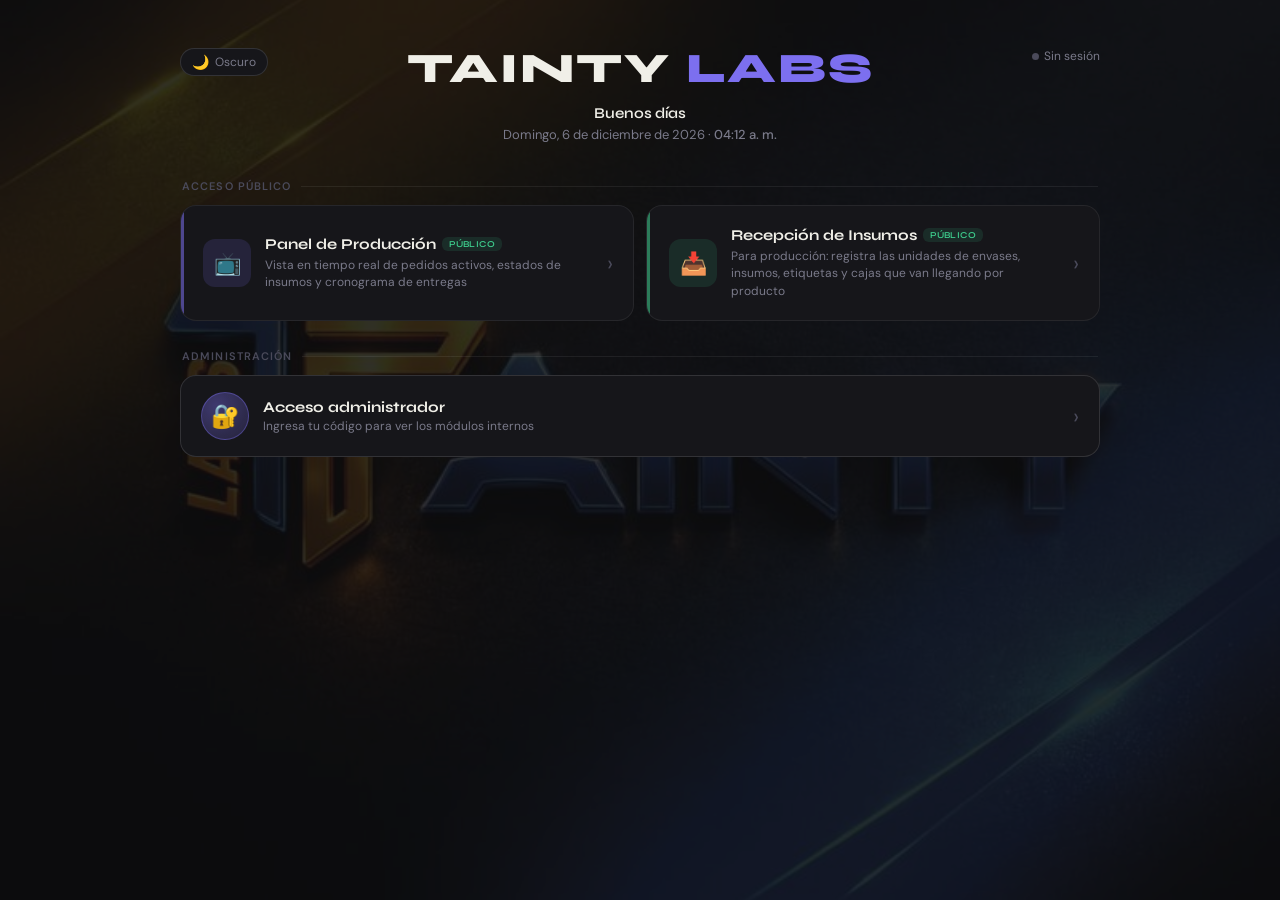
==== commit 2b00d440: "Tema claro/oscuro global con toggle en el index - Botón claro/oscuro en el index; la preferencia se " ====
--- a/index.html
+++ b/index.html
@@ -14,6 +14,23 @@
 <link rel="icon" type="image/png" sizes="192x192" href="./assets/icons/icon-192.png">
 <title>Tainty Labs · Sistema de Gestión</title>
 <link href="https://fonts.googleapis.com/css2?family=Syne:wght@400;600;700;800&family=DM+Sans:wght@400;500&display=swap" rel="stylesheet">
+<script>/* Tema claro/oscuro compartido · se aplica antes de pintar (sin parpadeo) */
+(function(){
+  function apply(t){
+    document.documentElement.setAttribute('data-theme', t==='light'?'light':'dark');
+    var m=document.querySelector('meta[name="theme-color"]');
+    if(m) m.setAttribute('content', t==='light'?'#f3f3f6':'#0d0d0f');
+  }
+  var saved='dark';
+  try{ saved=localStorage.getItem('tainty_theme')||'dark'; }catch(e){}
+  apply(saved);
+  window.taintyTheme={
+    get:function(){try{return localStorage.getItem('tainty_theme')||'dark';}catch(e){return'dark';}},
+    set:function(t){try{localStorage.setItem('tainty_theme',t);}catch(e){}apply(t);},
+    toggle:function(){var n=this.get()==='light'?'dark':'light';this.set(n);return n;}
+  };
+})();
+</script>
 <link rel="stylesheet" href="./assets/common.css">
 <style>
 html,body{height:100%}
@@ -30,6 +47,10 @@
 .session-bar{position:absolute;top:0;right:0;display:flex;align-items:center;gap:8px;font-size:12px;color:var(--muted)}
 .session-bar button{font-size:11px;padding:4px 10px;border-radius:8px;border:1px solid var(--border2);background:transparent;color:var(--muted);cursor:pointer;transition:all .15s}
 .session-bar button:hover{color:var(--text);border-color:var(--red);background:var(--red-dim)}
+/* Botón de tema claro/oscuro (arriba a la izquierda del header). */
+.theme-toggle{position:absolute;top:0;left:0;display:inline-flex;align-items:center;gap:6px;font-size:12px;padding:5px 11px;border-radius:20px;border:1px solid var(--border2);background:var(--surface);color:var(--muted);cursor:pointer;transition:all .15s;font-family:'DM Sans',sans-serif}
+.theme-toggle:hover{color:var(--text);border-color:var(--purple);background:var(--surface2)}
+.theme-toggle .ic{font-size:14px;line-height:1}
 .dot-live{display:inline-block;width:7px;height:7px;border-radius:50%;margin-right:5px;vertical-align:middle}
 .dot-on{background:var(--green);box-shadow:0 0 0 0 rgba(62,207,142,.6);animation:pulse 2s infinite}
 .dot-off{background:var(--hint)}
@@ -146,6 +167,7 @@
   .card-icon{width:40px;height:40px;font-size:18px}
   .card-title{font-size:14px}
   .session-bar{position:static;justify-content:center;margin-top:12px}
+  .theme-toggle{position:static;margin:0 auto 10px;display:inline-flex}
 }
 @media(min-width:641px) and (max-width:800px){
   .grid{grid-template-columns:repeat(2,1fr)}
@@ -189,6 +211,9 @@
 
 <div class="wrap">
   <div class="header">
+    <button class="theme-toggle" id="theme-toggle" onclick="cambiarTema()" aria-label="Cambiar tema claro u oscuro">
+      <span class="ic" id="theme-ic">🌙</span><span id="theme-label">Oscuro</span>
+    </button>
     <div class="logo">Tainty <span>Labs</span></div>
     <div class="greeting" id="greeting">Bienvenido</div>
     <div class="tagline" id="clock">Sistema de gestión</div>
@@ -253,6 +278,15 @@
       <div class="card-body">
         <div class="card-title">Gestión de Pagos</div>
         <div class="card-desc">Control de abonos, montos pendientes y registro de pagos por cliente</div>
+      </div>
+      <div class="card-arrow">›</div>
+      <span class="card-lock">🔒 Requiere PIN</span>
+    </a>
+    <a class="card c-purple needs-login" href="./cotizacion_tainty.html">
+      <div class="card-icon">🧾</div>
+      <div class="card-body">
+        <div class="card-title">Cotizaciones Rápidas</div>
+        <div class="card-desc">Arma cotizaciones con precios del historial, suma IGV opcional y descarga el PDF listo para enviar</div>
       </div>
       <div class="card-arrow">›</div>
       <span class="card-lock">🔒 Requiere PIN</span>
@@ -397,6 +431,23 @@
   document.getElementById('pin-overlay').classList.add('hidden');
 }
 renderEstadoSesion();
+
+/* ---------- Tema claro / oscuro ----------
+   El tema se aplica desde el script compartido del <head> (antes de pintar).
+   Aquí solo cambiamos la preferencia y refrescamos el texto/ícono del botón.
+   Como la preferencia vive en localStorage, todos los módulos la respetan. */
+function pintarBotonTema(){
+  var t = window.taintyTheme ? window.taintyTheme.get() : 'dark';
+  var ic = document.getElementById('theme-ic');
+  var lb = document.getElementById('theme-label');
+  if (ic) ic.textContent = t === 'light' ? '☀️' : '🌙';
+  if (lb) lb.textContent = t === 'light' ? 'Claro' : 'Oscuro';
+}
+function cambiarTema(){
+  if (window.taintyTheme) window.taintyTheme.toggle();
+  pintarBotonTema();
+}
+pintarBotonTema();
 </script>
 <script>
 /* Registro del Service Worker · PWA Tainty */
--- a/assets/common.css
+++ b/assets/common.css
@@ -20,6 +20,34 @@
   --red:#e8524a;   --red-dim:rgba(232,82,74,0.1);
   --teal:#26c6b0;  --teal-dim:rgba(38,198,176,0.12);
 }
+
+/* =========================================================
+   Tema CLARO
+   Se activa con <html data-theme="light"> (lo pone el script
+   compartido según la preferencia guardada en localStorage).
+   Como todo el diseño usa estas variables, solo hace falta
+   redefinirlas aquí para que toda la app cambie de tema.
+   ========================================================= */
+:root[data-theme="light"]{
+  --bg:#f3f3f6;
+  --surface:#ffffff;
+  --surface2:#eceef2;
+  --border:rgba(0,0,0,0.09);
+  --border2:rgba(0,0,0,0.15);
+  --text:#1b1b22;
+  --muted:#5c5c6b;
+  --hint:#9898a6;
+  --purple:#6355e0; --purple-dim:rgba(124,111,239,0.14);
+  --green:#1f9d63;  --green-dim:rgba(62,207,142,0.16);
+  --amber:#b9780c;  --amber-dim:rgba(245,166,35,0.18);
+  --blue:#2e7fc6;   --blue-dim:rgba(76,163,232,0.16);
+  --red:#d33a31;    --red-dim:rgba(232,82,74,0.12);
+  --teal:#128a7b;   --teal-dim:rgba(38,198,176,0.16);
+}
+/* La textura de fondo es oscura: en claro se baja casi del todo. */
+:root[data-theme="light"] body::before{opacity:.035}
+/* El overlay del PIN usa un fondo fijo; en claro debe ser claro. */
+:root[data-theme="light"] .pin-overlay{background:rgba(243,243,246,.97)}
 
 /* Reset */
 *{box-sizing:border-box;margin:0;padding:0}
